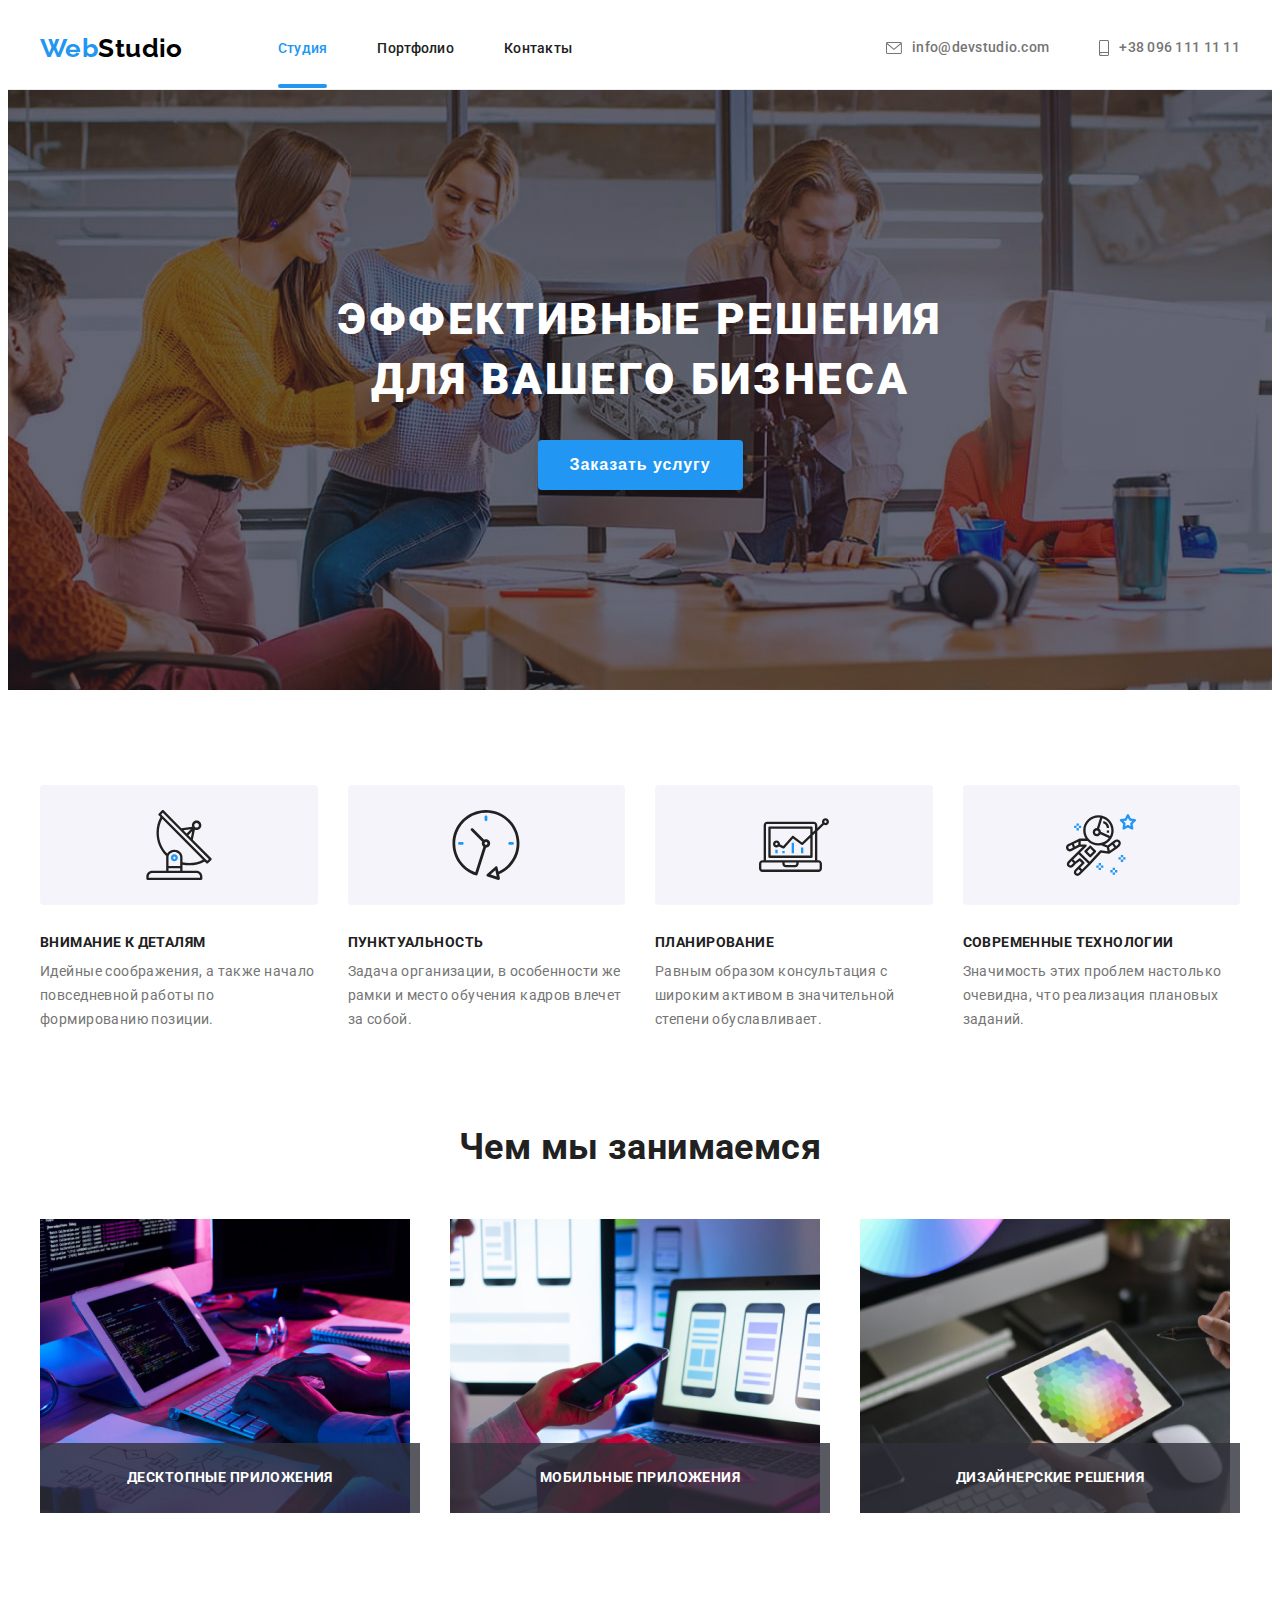
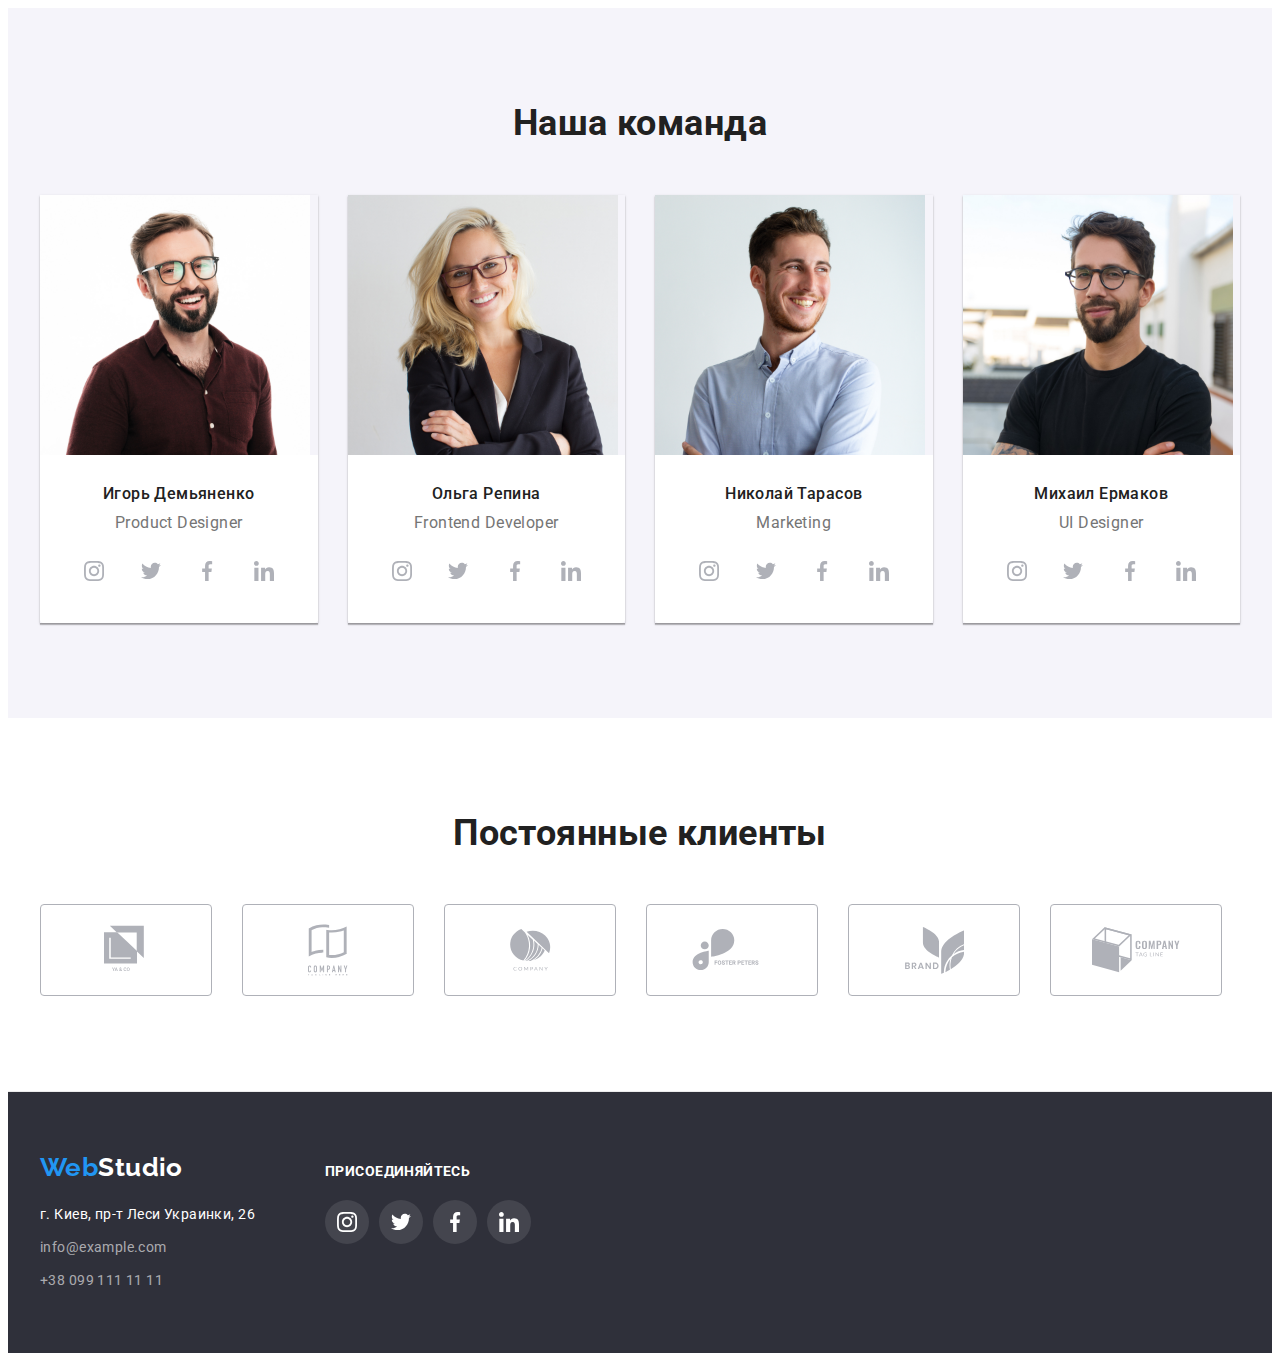
==== index.html @ 7eec14d7 "Initial commit" ====
<!DOCTYPE html>
<html lang="ru">

<head>

    <meta charset="UTF-8" />
    <meta http-equiv="X-UA-Compatible" content="IE=edge" />
    <meta name="viewport" content="width=device-width, initial-scale=1.0" />
    <title>Web Studio</title>
    <link rel="preconnect" href="https://fonts.gstatic.com" />
    <link
        href="https://fonts.googleapis.com/css2?family=Raleway:wght@700&family=Roboto:wght@400;500;700;900&display=swap"
        rel="stylesheet" />
    <link rel="stylesheet" href="https://cdnjs.cloudflare.com/ajax/libs/animate.css/4.1.1/animate.min.css" />
    <link rel="stylesheet" href="https://cdnjs.cloudflare.com/ajax/libs/modern-normalize/1.0.0/modern-normalize.css"
        integrity="sha512-Zx6MlUMKSVJoQ+83OwhdILe8cSEsCzfqThJd7J/VA2UrK6Ctj85p+xzqfyuNXE5B1k25uUdmJ2OzItbBy9GHAQ=="
        crossorigin="anonymous" />
    <link rel="stylesheet" href="./CSS/styles.css" />

</head>

<body class="body-book">

    <!--header-->
    <header class="header">

        <div class="container animate__slideInLeft">

            <nav class="header-nav">

                <a class="logo link" lang="en" href="./index.html">
                    <span class="web">Web</span>Studio
                </a>

                <ul class="nav-list list">
                    <li class="nav-head">
                        <a href="./index.html" class="nav-link link current">Студия</a>
                    </li>

                    <li class="nav-head">
                        <a href="./portfolio.html" class="nav-link link">Портфолио</a>
                    </li>

                    <li class="nav-head">
                        <a href="" class="nav-link link">Контакты</a>
                    </li>
                </ul>
            </nav>

            <ul class="mailcontact-list list">
                <li class="mailcontact-item">
                    <a href="mailto:info@devstudio.com" class="mailcontact-link link">
                        <svg class="mailcontact-icon" width="16" height="12">
                            <use href="./images/sprite.svg#icon-mail"></use>
                        </svg>
                        info@devstudio.com
                    </a>
                </li>
                <li class="mailcontact-item">
                    <a href="tel:+380991111111" class="mailcontact-link link">
                        <svg class="mailcontact-icon" width="10" height="16">
                            <use href="./images/sprite.svg#icon-phone"></use>
                        </svg>
                        +38 096 111 11 11
                    </a>
                </li>

            </ul>

        </div>

    </header>

    <!--main-->
    <main>

        <!--hero-->
        <section class="baner-hero">

            <div class="container">

                <h1 class="baner-name">Эффективные решения для вашего бизнеса</h1>
                <button type="button" class="baner-button" data-modal-open>
                    Заказать услугу
                </button>

            </div>

        </section>


        <!--skills-->
        <section class="skills-section section">

            <div class="container">

                <h2 class="hidden">Преимущества</h2>

                <ul class="skills-list list">

                    <li class="skills-number">
                        <div class="push-icon">
                            <svg class="advantages-icon" width="70" height="70">
                                <use href="./images/sprite.svg#icon-antenna"></use>
                            </svg>
                        </div>
                        <h3 class="skills-name">Внимание к деталям</h3>
                        <p class="skills-text">
                            Идейные соображения, а также начало повседневной работы по формированию
                            позиции.
                        </p>
                    </li>

                    <li class="skills-number">
                        <div class="push-icon">
                            <svg class="advantages-icon" width="70" height="70">
                                <use href="./images/sprite.svg#icon-clock"></use>
                            </svg>
                        </div>
                        <h3 class="skills-name">Пунктуальность</h3>
                        <p class="skills-text">
                            Задача организации, в особенности же рамки и место обучения кадров влечет
                            за собой.
                        </p>
                    </li>

                    <li class="skills-number">
                        <div class="push-icon">
                            <svg class="advantages-icon" width="70" height="70">
                                <use href="./images/sprite.svg#icon-diagram"></use>
                            </svg>
                        </div>
                        <h3 class="skills-name">Планирование</h3>
                        <p class="skills-text">
                            Равным образом консультация с широким активом в значительной степени
                            обуславливает.
                        </p>
                    </li>

                    <li class="skills-number">
                        <div class="push-icon">
                            <svg class="advantages-icon" width="70" height="70">
                                <use href="./images/sprite.svg#icon-astronaut"></use>
                            </svg>
                        </div>
                        <h3 class="skills-name">Современные технологии</h3>
                        <p class="skills-text">
                            Значимость этих проблем настолько очевидна, что реализация плановых
                            заданий.
                        </p>
                    </li>

                </ul>

            </div>


        </section>

        <!--about studio-->
        <section class="about-section section">

            <div class="container">

                <h2 class="about-title title">Чем мы занимаемся</h2>

                <ul class="about-img-list list">

                    <li class="about-img-li">
                        <div class="about-img-thumb">
                            <img class="about-img" src="./images/about-studio/box1.jpg" alt="Процес програмирования"
                                width="370">
                            <p class="about-img-description">Десктопные приложения</p>
                        </div>
                    </li>
                    <li class="about-img-li">
                        <div class="about-img-thumb">
                            <img class="about-img" src="./images/about-studio/box2.jpg" alt="Телефон в руке"
                                width="370">
                            <p class="about-img-description">Мобильные приложения</p>
                        </div>
                    </li>
                    <li class="about-img-li">
                        <div class="about-img-thumb">
                            <img class="about-img" src="./images/about-studio/box3.jpg"
                                alt="Пользование приложением на планшете" width="370">
                            <p class="about-img-description">Дизайнерские решения</p>
                        </div>
                    </li>

                </ul>

            </div>

        </section>

        <!--team-->
        <section class="team-section section">

            <div class="container">

                <h2 class="team-title title">Наша команда</h2>

                <ul class="team-list list">
                    <li class="team-number">
                        <img class="team-img" src="./images/team-studio/member.jpg" alt="Работник компании 1"
                            width="270">
                        <div class="team-number-container">
                            <h3 class="team-name">Игорь Демьяненко</h3>
                            <p class="team-about" lang="en">Product Designer</p>

                            <ul class="team-social-list list">
                                <li class="team-social-item">
                                    <a class="team-social-link" href="">
                                        <svg class="team-social-icon" width="20" height="20">
                                            <use href="./images/sprite.svg#icon-instagram"></use>
                                        </svg>
                                    </a>
                                </li>

                                <li class="team-social-item">
                                    <a class="team-social-link" href="">
                                        <svg class="team-social-icon" width="20" height="20">
                                            <use href="./images/sprite.svg#icon-twitter"></use>
                                        </svg>
                                    </a>
                                </li>

                                <li class="team-social-item">
                                    <a class="team-social-link" href="">
                                        <svg class="team-social-icon" width="20" height="20">
                                            <use href="./images/sprite.svg#icon-facebook"></use>
                                        </svg>
                                    </a>
                                </li>

                                <li class="team-social-item">
                                    <a class="team-social-link" href="">
                                        <svg class="team-social-icon" width="20" height="20">
                                            <use href="./images/sprite.svg#icon-linkedin"></use>
                                        </svg>
                                    </a>
                                </li>
                            </ul>
                        </div>
                    </li>
                    <li class="team-number">
                        <img class="team-img" src="./images/team-studio/member1.jpg" alt="Работник компании 2"
                            width="270">
                        <div class="team-number-container">
                            <h3 class="team-name">Ольга Репина</h3>
                            <p class="team-about" lang="en">Frontend Developer</p>
                            <ul class="team-social-list list">
                                <li class="team-social-item">
                                    <a class="team-social-link" href="">
                                        <svg class="team-social-icon" width="20" height="20">
                                            <use href="./images/sprite.svg#icon-instagram"></use>
                                        </svg>
                                    </a>
                                </li>

                                <li class="team-social-item">
                                    <a class="team-social-link" href="">
                                        <svg class="team-social-icon" width="20" height="20">
                                            <use href="./images/sprite.svg#icon-twitter"></use>
                                        </svg>
                                    </a>
                                </li>

                                <li class="team-social-item">
                                    <a class="team-social-link" href="">
                                        <svg class="team-social-icon" width="20" height="20">
                                            <use href="./images/sprite.svg#icon-facebook"></use>
                                        </svg>
                                    </a>
                                </li>

                                <li class="team-social-item">
                                    <a class="team-social-link" href="">
                                        <svg class="team-social-icon" width="20" height="20">
                                            <use href="./images/sprite.svg#icon-linkedin"></use>
                                        </svg>
                                    </a>
                                </li>
                            </ul>
                        </div>
                    </li>
                    <li class="team-number">
                        <img class="team-img" src="./images/team-studio/member2.jpg" alt="Работник компании 3"
                            width="270">
                        <div class="team-number-container">
                            <h3 class="team-name">Николай Тарасов</h3>
                            <p class="team-about" lang="en">Marketing</p>
                            <ul class="team-social-list list">
                                <li class="team-social-item">
                                    <a class="team-social-link" href="">
                                        <svg class="team-social-icon" width="20" height="20">
                                            <use href="./images/sprite.svg#icon-instagram"></use>
                                        </svg>
                                    </a>
                                </li>

                                <li class="team-social-item">
                                    <a class="team-social-link" href="">
                                        <svg class="team-social-icon" width="20" height="20">
                                            <use href="./images/sprite.svg#icon-twitter"></use>
                                        </svg>
                                    </a>
                                </li>

                                <li class="team-social-item">
                                    <a class="team-social-link" href="">
                                        <svg class="team-social-icon" width="20" height="20">
                                            <use href="./images/sprite.svg#icon-facebook"></use>
                                        </svg>
                                    </a>
                                </li>

                                <li class="team-social-item">
                                    <a class="team-social-link" href="">
                                        <svg class="team-social-icon" width="20" height="20">
                                            <use href="./images/sprite.svg#icon-linkedin"></use>
                                        </svg>
                                    </a>
                                </li>
                            </ul>
                        </div>
                    </li>
                    <li class="team-number">
                        <img class="team-img" src="./images/team-studio/member3.jpg" alt="Работник компании 4"
                            width="270">
                        <div class="team-number-container">
                            <h3 class="team-name">Михаил Ермаков</h3>
                            <p class="team-about" lang="en">UI Designer</p>
                            <ul class="team-social-list list">
                                <li class="team-social-item">
                                    <a class="team-social-link" href="">
                                        <svg class="team-social-icon" width="20" height="20">
                                            <use href="./images/sprite.svg#icon-instagram"></use>
                                        </svg>
                                    </a>
                                </li>

                                <li class="team-social-item">
                                    <a class="team-social-link" href="">
                                        <svg class="team-social-icon" width="20" height="20">
                                            <use href="./images/sprite.svg#icon-twitter"></use>
                                        </svg>
                                    </a>
                                </li>

                                <li class="team-social-item">
                                    <a class="team-social-link" href="">
                                        <svg class="team-social-icon" width="20" height="20">
                                            <use href="./images/sprite.svg#icon-facebook"></use>
                                        </svg>
                                    </a>
                                </li>

                                <li class="team-social-item">
                                    <a class="team-social-link" href="">
                                        <svg class="team-social-icon" width="20" height="20">
                                            <use href="./images/sprite.svg#icon-linkedin"></use>
                                        </svg>
                                    </a>
                                </li>
                            </ul>
                        </div>
                    </li>
                </ul>

            </div>

        </section>

        <!-- clients -->

        <section class="clients">
            <div class="container">
                <h2 class="clients-title title">Постоянные клиенты</h2>
                <ul class="clients-list list">
                    <li class="clients-item">
                        <a href="" class="clients-link link">
                            <svg class="clients-icon" width="44" height="50">
                                <use href="./images/sprite.svg#icon-first-clients"></use>
                            </svg>
                        </a>
                    </li>
                    <li class="clients-item">
                        <a href="" class="clients-link link">
                            <svg class="clients-icon" width="40" height="52">
                                <use href="./images/sprite.svg#icon-second-clients"></use>
                            </svg>
                        </a>
                    </li>
                    <li class="clients-item">
                        <a href="" class="clients-link link">
                            <svg class="clients-icon" width="41" height="42">
                                <use href="./images/sprite.svg#icon-third-clients"></use>
                            </svg>
                        </a>
                    </li>
                    <li class="clients-item">
                        <a href="" class="clients-link link">
                            <svg class="clients-icon" width="80" height="42">
                                <use href="./images/sprite.svg#icon-fourth-clients"></use>
                            </svg>
                        </a>
                    </li>
                    <li class="clients-item">
                        <a href="" class="clients-link link">
                            <svg class="clients-icon" width="59" height="47">
                                <use href="./images/sprite.svg#icon-fifth-clients"></use>
                            </svg>
                        </a>
                    </li>
                    <li class="clients-item">
                        <a href="" class="clients-link link">
                            <svg class="clients-icon" width="88" height="46">
                                <use href="./images/sprite.svg#icon-sixth-clients"></use>
                            </svg>
                        </a>
                    </li>
                </ul>
            </div>
        </section>

    </main>

    <!-- footer -->
    <footer class="footer">

        <div class="container">

            <div class="footer-address-container">

                <a href="" lang="en" class="footer-logo logo link">
                    <span class="web">Web</span>Studio
                </a>

                <address class="footer-address address">

                    <p class="footer-navi">г. Киев, пр-т Леси Украинки, 26</p>

                    <ul class="footer-contact-list list">

                        <li class="footer-contact-item">
                            <a class="footer-contact-link link" href="mailto:info@example.com">
                                info@example.com
                            </a>
                        </li>
                        <li class="footer-contact-item">
                            <a class="footer-contact-link link" href="tel:+380991111111">
                                +38 099 111 11 11
                            </a>
                        </li>

                    </ul>

                </address>

            </div>

            <div class="footer-social-container">
                <b class="footer-social-title">присоединяйтесь</b>
                <ul class="footer-social-list list">
                    <li class="footer-social-item">
                        <a class="footer-social-link" href="">
                            <svg class="footer-social-icon" width="20" height="20">
                                <use href="./images/sprite.svg#icon-instagram"></use>
                            </svg>
                        </a>
                    </li>

                    <li class="footer-social-item">
                        <a class="footer-social-link" href="">
                            <svg class="footer-social-icon" width="20" height="20">
                                <use href="./images/sprite.svg#icon-twitter"></use>
                            </svg>
                        </a>
                    </li>

                    <li class="footer-social-item">
                        <a class="footer-social-link" href="">
                            <svg class="footer-social-icon" width="20" height="20">
                                <use href="./images/sprite.svg#icon-facebook"></use>
                            </svg>
                        </a>
                    </li>

                    <li class="footer-social-item">
                        <a class="footer-social-link" href="">
                            <svg class="footer-social-icon" width="20" height="20">
                                <use href="./images/sprite.svg#icon-linkedin"></use>
                            </svg>
                        </a>
                    </li>
                </ul>
            </div>

        </div>

    </footer>

    <div class="backdrop is-hidden" data-modal>
        <div class="modal">
            <button class="modal-close" data-modal-close="">
                <svg class="modal-icon-close" width="18" height="18">
                    <use href="./images/sprite.svg#icon-close"></use>
                </svg>
            </button>
        </div>
    </div>

    <script src="./js/modal.js"></script>

</body>

</html>
---- CSS/styles.css ----
:root {
  --primary-text-color: #212121;
  --accent-color: #2196f3;
  --secondary-bg-color: #2f303a;
  --second-text-color: #757575;
  --primary-black-color: #000000;
  --primary-white-color: #ffffff;
  --button-hover-color: #188ce8;
  --team-bg-color: #f5f4fa;
  --header-footer-border: 1px solid #ececec;
  --footer-contact-color: rgba(255, 255, 255, 0.6);
  --logo-font-family: 'Raleway', sans-serif;
  --main-font-family: 'Roboto', sans-serif;
  --main-font-size: 14px;
  --main-letter-spacing: 0.03em;
  --container-padding: 95px;
  --primary-timing-function: cubic-bezier(0.4, 0, 0.2, 1);
}

body {
  background-color: var(--primary-white-color);
  color: var(--primary-text-color);
  font-family: var(--main-font-family);
  font-size: var(--main-font-size);
  letter-spacing: var(--main-letter-spacing);
}

/* components */

/* logo, links and components */

h1,
h2,
h3,
h4,
h5,
h6,
p {
  margin: 0;
}

ul,
ol {
  margin: 0;
  padding: 0;
}

img {
  display: block;
}

.list {
  list-style: none;
}

.link {
  text-decoration: none;
}

.container {
  width: 1200px;
  margin-left: auto;
  margin-right: auto;
  padding-left: 15px;
  padding-right: 15px;
}

.hidden {
  position: absolute !important;
  clip: rect(1px 1px 1px 1px); /* IE6, IE7 */
  clip: rect(1px, 1px, 1px, 1px);
  padding: 0 !important;
  border: 0 !important;
  height: 1px !important;
  width: 1px !important;
  overflow: hidden;
}

.logo {
  color: var(--primary-black-color);
  font-family: var(--logo-font-family);
  font-weight: 700;
  font-size: 26px;
  line-height: 1.19;
}

.web {
  color: var(--accent-color);
}

.title {
  margin-bottom: 50px;

  font-family: Roboto;
  font-weight: 700;
  font-size: 36px;
  line-height: 1.16;
  text-align: center;
}

.link.current {
  color: var(--accent-color);
}

.nav-link:hover,
.nav-link:focus {
  color: var(--accent-color);
}

.address {
  font-style: normal;
}

/* finish logo and */

/* nav */

.header {
  border-bottom: var(--header-footer-border);
  padding-top: 25px;
  padding-bottom: 25px;
}

.header > .container {
  display: flex;
}

.header-nav {
  display: flex;
  align-items: center;
}

.header-nav > .logo {
  margin-right: 95px;
}

.nav-list {
  display: flex;
}

.nav-head:not(:last-child),
.mailcontact-item:not(:last-child) {
  margin-right: 50px;
}

.nav-link {
  position: relative;
  padding-top: 32px;
  padding-bottom: 32px;

  color: var(--primary-text-color);
  font-weight: 500;
  font-size: 14px;
  line-height: 1.14;
  letter-spacing: 0.02em;

  transition: color 250ms var(--primary-timing-function);
}

.nav-link.current::after {
  position: absolute;
  left: 0;
  bottom: 0;
  content: "";
  display: block;
  width: 100%;
  height: 4px;
  border-radius: 2px;

  background: var(--accent-color);
}

.mailcontact-list {
  display: flex;
  align-items: center;
  margin-left: auto;
}

.mailcontact-link {
  display: flex;
  align-items: center;

  color: var(--second-text-color);
  font-weight: 500;
  font-size: 14px;
  line-height: 1.14;
  letter-spacing: 0.02em;

  transition: color 250ms var(--primary-timing-function);
}

.mailcontact-link:hover,
.mailcontact-link:focus {
  color: var(--accent-color);
}

.mailcontact-icon {
  margin-right: 10px;
  fill: currentColor;
}
/* finish nav */

/* hero */

.baner-hero {
  max-height: 1600px;
  margin-left: auto;
  margin-right: auto;
  padding-top: 200px;
  padding-bottom: 200px;
  background-color: var(--secondary-bg-color);
  background-image: linear-gradient(
      rgba(47, 48, 58, 0.4),
      rgba(47, 48, 58, 0.4)
    ),
    url('../images/hero-studio/hero.jpg');
  background-repeat: no-repeat;
  background-size: cover;
  background-position: center;

  text-align: center;
}

.baner-name {
  max-width: 700px;
  margin-left: auto;
  margin-right: auto;
  margin-bottom: 30px;

  color: var(--primary-white-color);
  font-weight: 900;
  font-size: 44px;
  line-height: 1.36;
  text-align: center;
  letter-spacing: 0.06em;
  text-transform: uppercase;
}

.baner-button {
  min-width: 200px;
  padding: 10px 32px;
  border: none;
  border-radius: 4px;

  background-color: var(--accent-color);
  box-shadow: 0px 4px 4px rgba(0, 0, 0, 0.15);

  color: var(--primary-white-color);
  font-weight: 700;
  font-size: 16px;
  line-height: 1.87;
  text-align: center;
  letter-spacing: 0.06em;

  transition: background-color 250ms var(--primary-timing-function);
  cursor: pointer;
}

.baner-button:hover,
.baner-button:focus {
  background-color: var(--button-hover-color);
  box-shadow: 0px 4px 4px rgba(0, 0, 0, 0.15);
}

/* hero finish */

/* skills */

.skills-section {
  padding-top: var(--container-padding);
  padding-bottom: var(--container-padding);
}

.skills-list {
  display: flex;
}

.skills-number {
  flex-basis: calc((100% - 90px) / 4);
}

.skills-number:not(:last-child) {
  margin-right: 30px;
}

.push-icon {
  display: flex;
  justify-content: center;
  align-items: center;
  margin-bottom: 30px;
  padding: 25px 100px;
  border-radius: 4px;
  background-color: var(--team-bg-color);
}

.skills-name {
  margin-bottom: 10px;

  font-weight: 700;
  font-size: var(--main-font-size);
  line-height: 1.14;
  text-transform: uppercase;
}

.skills-text {
  color: var(--second-text-color);
  font-weight: 400;
  font-size: 14px;
  line-height: 1.71;
}

/* finish skills */

/* about and team */

.about-section {
  padding-top: 0;
  padding-bottom: var(--container-padding);
}

.about-img-list {
  display: flex;
}

.about-img-li {
  flex-basis: calc((100% - 60px) / 3);
}

.about-img-li:not(:last-child) {
  margin-right: 30px;
}

.about-img-thumb {
  position: relative;
}

.about-img-description {
  position: absolute;
  left: 0;
  bottom: 0;
  width: 100%;
  padding-top: 27px;
  padding-bottom: 27px;
  background-color: rgba(47, 48, 58, 0.8);

  font-weight: 700;
  line-height: 1.14;
  text-align: center;
  letter-spacing: 0.03em;
  text-transform: uppercase;
  color: var(--primary-white-color);
}

/* finish about */

/* team */

.team-section {
  padding-top: var(--container-padding);
  padding-bottom: var(--container-padding);
  background-color: var(--team-bg-color);
}

.team-list {
  display: flex;
}

.team-number {
  flex-basis: calc((100% - 30px) / 4);

  box-shadow: 0px 1px 3px rgba(0, 0, 0, 0.12), 0px 1px 1px rgba(0, 0, 0, 0.14),
    0px 2px 1px rgba(0, 0, 0, 0.2);
}

.team-number:not(:last-child) {
  margin-right: 30px;
}

.team-number-container {
  padding: 30px 32px;
  border-radius: 0px 0px 4px 4px;
  background-color: #ffffff;
}

.team-name {
  margin-bottom: 10px;

  font-weight: 500;
  font-size: 16px;
  line-height: 1.18;
  text-align: center;
}

.team-about {
  margin-bottom: 16px;

  color: var(--second-text-color);
  font-size: 16px;
  line-height: 1.18;
  text-align: center;
}

.team-social-list {
  display: flex;
  justify-content: space-between;
}

.team-social-link {
  display: flex;
  justify-content: center;
  align-items: center;
  width: 44px;
  height: 44px;
  border-radius: 50%;

  color: #afb1b8;

    transition: color 250ms var(--primary-timing-function),
    background-color 250ms var(--primary-timing-function);
}

.team-social-link:hover,
.team-social-link:focus {
  background-color: var(--accent-color);
  color: var(--primary-white-color);
}

.team-social-icon {
  fill: currentColor;
}

/* finish about and team */

/* clients */

.clients {
  padding-top: var(--container-padding);
  padding-bottom: var(--container-padding);
}

.clients-list {
  display: flex;
  flex-wrap: wrap;
  margin-top: -30px;
  margin-left: -30px;
}

.clients-item {
  display: flex;
}

.clients-link {
  display: flex;
  justify-content: center;
  align-items: center;
  height: 90px;
  width: 170px;
  margin-top: 30px;
  margin-left: 30px;
  border: 1px solid #afb1b8;
  border-radius: 4px;
 
  color: #afb1b8;

  transition: color 250ms var(--primary-timing-function),
    border-color 250ms var(--primary-timing-function);
}

.clients-link:hover,
.clients-link:focus {
  border-color: var(--accent-color);
  color: var(--accent-color);
}

.clients-icon {
  fill: currentColor;
}

/* finish clients */

/* footer */
.footer {
  padding-top: 60px;
  padding-bottom: 60px;
  border-top: var(--header-footer-border);
  background-color: var(--secondary-bg-color);
}

.footer > .container {
  display: flex;
  align-items: baseline;
}

.footer-address-container {
  margin-right: 70px;
}

.footer-logo {
  display: inline-block;
  margin-bottom: 20px;

  color: var(--primary-white-color);
}

.footer-navi {
  margin-bottom: 9px;

  color: var(--primary-white-color);
  font-size: 14px;
  line-height: 1.71;
}

.footer-contact-item:not(:last-child) {
  margin-bottom: 9px;
}

.footer-contact-link {
  color: var(--footer-contact-color);
  font-size: 14px;
  line-height: 1.71;
}

.footer-social-list {
  display: flex;
}

.footer-social-item:not(:last-child) {
  margin-right: 10px;
}

.footer-social-title {
  display: block;
  margin-bottom: 20px;

  font-weight: 700;
  font-size: 14px;
  line-height: 1.14;
  letter-spacing: 0.03em;
  text-transform: uppercase;
  color: var(--primary-white-color);
}

.footer-social-link {
  display: flex;
  justify-content: center;
  align-items: center;
  width: 44px;
  height: 44px;
  border-radius: 50%;
  background-color: rgba(255, 255, 255, 0.1);

  color: var(--primary-white-color);

  transition: background-color 250ms var(--primary-timing-function);
}

.footer-social-link:hover,
.footer-social-link:focus {
  background-color: var(--accent-color);
}

.footer-social-icon {
  fill: currentColor;
}
/* finish footer */

/* portfolio */

.portfolio-section {
  padding-top: var(--container-padding);
  padding-bottom: var(--container-padding);
}

.project-list {
  display: flex;
  justify-content: center;
  margin-bottom: 50px;
}

.button-item:not(:last-child) {
  margin-right: 8px;
}

.project-button {
  padding: 6px 22px;
  border: none;
  border-radius: 4px;

  background-color: var(--team-bg-color);
  font-weight: 500;
  font-size: 16px;
  line-height: 1.62;
  letter-spacing: var(--main-letter-spacing);
  text-align: center;

  cursor: pointer;
    transition: color 250ms var(--primary-timing-function),
    background-color 250ms var(--primary-timing-function),
    box-shadow 250ms var(--primary-timing-function);
}

.project-button.current {
  background-color: var(--accent-color);
  color: var(--primary-white-color);

  box-shadow: 0px 3px 1px rgba(0, 0, 0, 0.1), 0px 1px 2px rgba(0, 0, 0, 0.08),
    0px 2px 2px rgba(0, 0, 0, 0.12);
}

.project-button:hover,
.project-button:focus {
  background-color: var(--accent-color);
  color: var(--primary-white-color);

  box-shadow: 0px 3px 1px rgba(0, 0, 0, 0.1), 0px 1px 2px rgba(0, 0, 0, 0.08),
    0px 2px 2px rgba(0, 0, 0, 0.12);
}

.project-list {
  display: flex;
  flex-wrap: wrap;
  margin-left: -30px;
  margin-top: -30px;
}

.project {
  flex-basis: calc((100% - 90px) / 3);
  margin-left: 30px;
  margin-top: 30px;
}

.project-img-thumb {
  position: relative;
  overflow: hidden;
}

.project-overlay {
  position: absolute;
  top: 0;
  left: 0;
  width: 100%;
  height: 100%;
  padding: 63px 24px;
  background-color: rgba(33, 150, 243, 0.9);

  font-size: 18px;
  line-height: 1.56;
  letter-spacing: 0.03em;
  color: var(--primary-white-color);

  transform: translateY(100%);
  transition: transform 250ms var(--primary-timing-function);
}

.project-container {
  padding: 20px 24px;
  border: 1px solid #eeeeee;
  border-top: none;
}

.project-link {
  display: block;
  text-decoration: none;
  color: var(--primary-text-color);

  transition: box-shadow 250ms var(--primary-timing-function);
}

.project-link:hover,
.project-link:focus {
  box-shadow: 0px 1px 1px rgba(0, 0, 0, 0.12), 0px 4px 4px rgba(0, 0, 0, 0.06),
    1px 4px 6px rgba(0, 0, 0, 0.16);
}

.project-link:hover .project-overlay,
.project-link:focus .project-overlay {
  transform: translateY(0);
}

.project-title {
  margin-bottom: 4px;

  font-weight: 700;
  font-size: 18px;
  line-height: 2;
  letter-spacing: 0.06em;
}

.project-tipe {
  font-size: 16px;
  line-height: 1.87;
  color: var(--second-text-color);
}
/* finish portfolio */

/* background */

.backdrop {
  position: fixed;
  left: 0;
  top: 0;
  height: 100vh;
  width: 100vw;
  background-color: rgba(0, 0, 0, 0.2);

  opacity: 1;
  transition: opacity 250ms var(--primary-timing-function);
}

.backdrop.is-hidden {
  opacity: 0;
  visibility: hidden;
  pointer-events: none;
}

.modal {
  position: absolute;
  top: 50%;
  left: 50%;
  width: 528px;
  height: 582px;
  background-color: var(--primary-white-color);
  box-shadow: 0px 1px 3px rgba(0, 0, 0, 0.12), 0px 1px 1px rgba(0, 0, 0, 0.14),
    0px 2px 1px rgba(0, 0, 0, 0.2);
  border-radius: 4px;

  transform: translate(-50%, -50%) scale(1);
  transition: transform 250ms var(--primary-timing-function);
}

.backdrop.is-hidden .modal {
  transform: scale(1.1);
}

.modal-close {
  position: absolute;
  top: 8px;
  right: 8px;
  width: 30px;
  height: 30px;
  display: flex;
  justify-content: center;
  align-items: center;
  background-color: var(--primary-white-color);
  border: 1px solid rgba(0, 0, 0, 0.1);
  border-radius: 50%;

  cursor: pointer;
}

/* finish background */

.animate__slideInLeft {
  animation-name: slideInLeft;
  animation-duration: 2000ms;
}
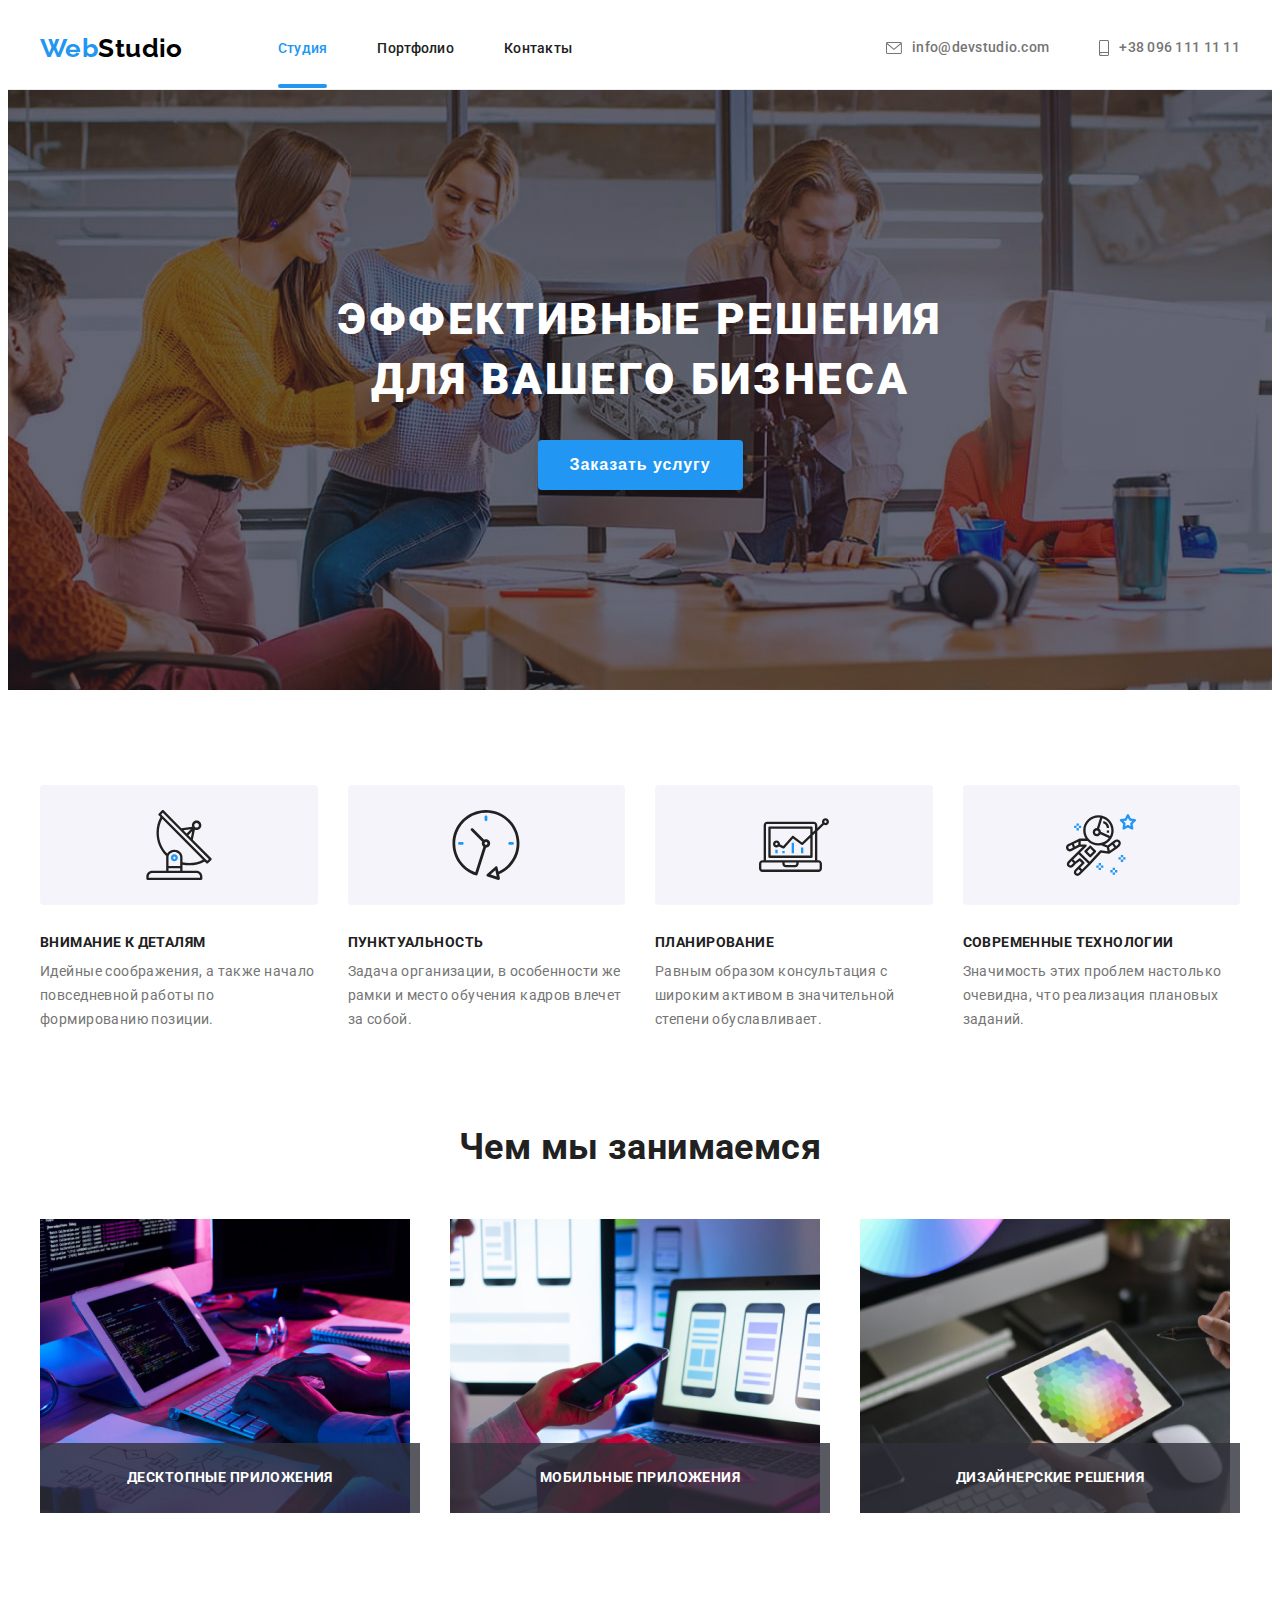
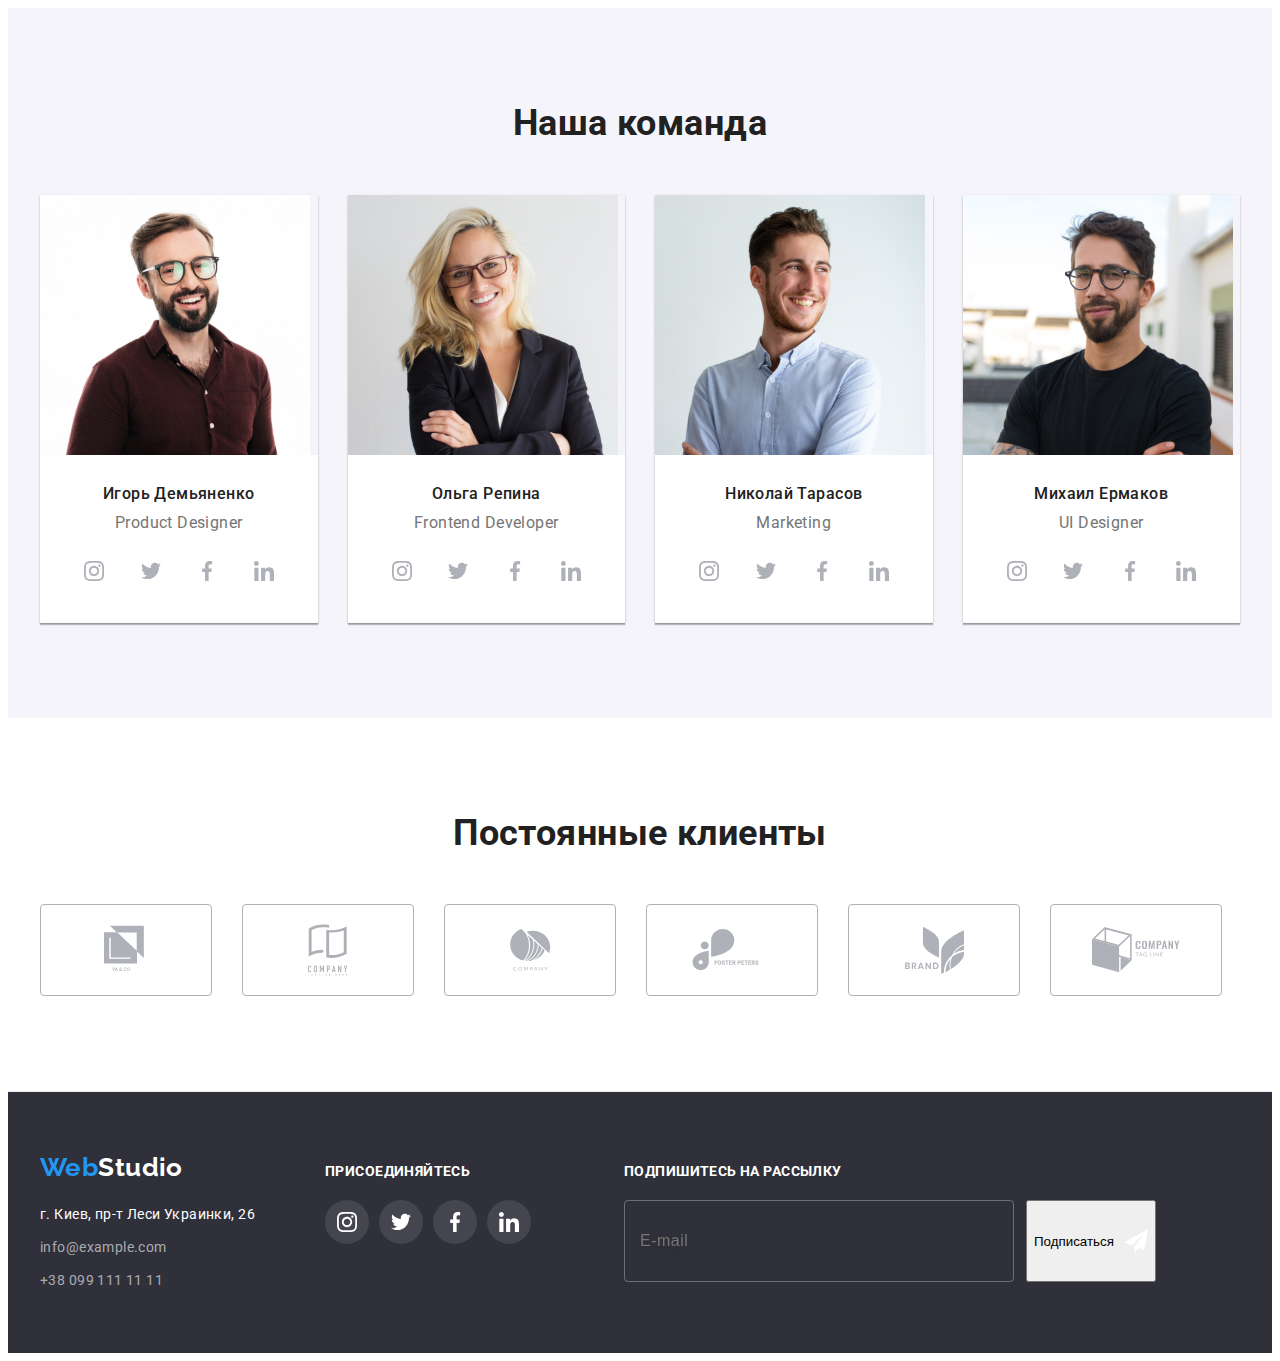
==== commit 63cb98cc: "finish 6" ====
--- a/index.html
+++ b/index.html
@@ -498,22 +498,80 @@
                 </ul>
             </div>
 
+            <div class="footer-form-container">
+                <form action="#" class="footer-form">
+                    <b class="footer-form-title">Подпишитесь на рассылку</b>
+                    <div class="footer-form-sub-container">
+                        <label class="footer-form-field">
+                            <input type="email" name="user-email" class="footer-form-input" placeholder="E-mail"
+                                required />
+                        </label>
+                        <button class="footer-form-btn modal-button">Подписаться</button>
+                    </div>
+                </form>
+            </div>
         </div>
 
     </footer>
 
     <div class="backdrop is-hidden" data-modal>
         <div class="modal">
-            <button class="modal-close" data-modal-close="">
+            <button class="modal-close" data-modal-close>
                 <svg class="modal-icon-close" width="18" height="18">
                     <use href="./images/sprite.svg#icon-close"></use>
                 </svg>
             </button>
+
+            <form class="modal-form">
+                <b class="form-title">Оставьте свои данные, мы вам перезвоним</b>
+
+                <label class="form-field">
+                    <span class="form-label">Имя</span>
+                    <span class="form-input-wrapper">
+                        <input type="text" name="user-name" class="form-input" required />
+                        <svg class="form-input-icon" width="18" height="18">
+                            <use href="./images/sprite.svg#icon-form-person"></use>
+                        </svg>
+                    </span>
+                </label>
+
+                <label class="form-field">
+                    <span class="form-label">Телефон</span>
+                    <span class="form-input-wrapper">
+                        <input type="tel" name="user-tel" class="form-input" required />
+                        <svg class="form-input-icon" width="18" height="18">
+                            <use href="./images/sprite.svg#icon-form-phone"></use>
+                        </svg>
+                    </span>
+                </label>
+
+                <label class="form-field">
+                    <span class="form-label">Почта</span>
+                    <span class="form-input-wrapper">
+                        <input type="email" name="user-email" class="form-input" required />
+                        <svg class="form-input-icon" width="18" height="18">
+                            <use href="./images/sprite.svg#icon-form-email"></use>
+                        </svg>
+                    </span>
+                </label>
+
+                <label class="form-field-comment">
+                    <span class="form-label">Комментарий</span>
+                    <textarea name="user-comment" placeholder="Введите текст" class="form-comment"></textarea>
+                </label>
+
+                <input type="checkbox" id="user-agree" name="user-agree" class="form-checkbox visually-hidden" />
+                <label for="user-agree" class="form-checkbox-label">
+                    Соглашаюсь с рассылкой и принимаю&nbsp;
+                    <a href="" class="condition-link">Условия договора</a>
+                </label>
+
+                <button type="submit" class="form-btn modal-button">Отправить</button>
+            </form>
         </div>
     </div>
 
     <script src="./js/modal.js"></script>
-
 </body>
 
 </html>--- a/CSS/styles.css
+++ b/CSS/styles.css
@@ -17,6 +17,30 @@
   --primary-timing-function: cubic-bezier(0.4, 0, 0.2, 1);
 }
 
+@keyframes amazingSend {
+  0% {
+    transform: rotate(0deg);
+  }
+  10% {
+    transform: rotate(-45deg);
+  }
+  25% {
+    transform: translate(0, -80px);
+  }
+  50% {
+    transform: translate(190px, 60px);
+  }
+  65% {
+    transform: translate(0, 60px);
+  }
+  70% {
+    transform: rotate(-45deg);
+  }
+  100% {
+    transform: translate(0, 0);
+  }
+}
+
 body {
   background-color: var(--primary-white-color);
   color: var(--primary-text-color);
@@ -161,7 +185,7 @@
   position: absolute;
   left: 0;
   bottom: 0;
-  content: "";
+  content: '';
   display: block;
   width: 100%;
   height: 4px;
@@ -182,7 +206,6 @@
 
   color: var(--second-text-color);
   font-weight: 500;
-  font-size: 14px;
   line-height: 1.14;
   letter-spacing: 0.02em;
 
@@ -305,7 +328,6 @@
 .skills-text {
   color: var(--second-text-color);
   font-weight: 400;
-  font-size: 14px;
   line-height: 1.71;
 }
 
@@ -415,7 +437,7 @@
 
   color: #afb1b8;
 
-    transition: color 250ms var(--primary-timing-function),
+  transition: color 250ms var(--primary-timing-function),
     background-color 250ms var(--primary-timing-function);
 }
 
@@ -459,7 +481,7 @@
   margin-left: 30px;
   border: 1px solid #afb1b8;
   border-radius: 4px;
- 
+
   color: #afb1b8;
 
   transition: color 250ms var(--primary-timing-function),
@@ -506,7 +528,6 @@
   margin-bottom: 9px;
 
   color: var(--primary-white-color);
-  font-size: 14px;
   line-height: 1.71;
 }
 
@@ -516,8 +537,11 @@
 
 .footer-contact-link {
   color: var(--footer-contact-color);
-  font-size: 14px;
   line-height: 1.71;
+}
+
+.footer-social-container {
+  margin-right: 93px;
 }
 
 .footer-social-list {
@@ -533,7 +557,6 @@
   margin-bottom: 20px;
 
   font-weight: 700;
-  font-size: 14px;
   line-height: 1.14;
   letter-spacing: 0.03em;
   text-transform: uppercase;
@@ -562,6 +585,61 @@
 .footer-social-icon {
   fill: currentColor;
 }
+
+.footer-form-title {
+  font-weight: 700;
+  line-height: 1.14;
+  letter-spacing: 0.03em;
+  text-transform: uppercase;
+  color: var(--primary-white-color);
+}
+
+.footer-form-sub-container {
+  display: flex;
+  margin-top: 20px;
+}
+
+.footer-form-input {
+  height: 50px;
+  min-width: 358px;
+  margin-right: 12px;
+  padding: 15px;
+  background-color: transparent;
+  border: 1px solid rgba(255, 255, 255, 0.3);
+  border-radius: 4px;
+  filter: drop-shadow(0px 4px 4px rgba(0, 0, 0, 0.15));
+
+  font-size: 16px;
+  line-height: 1.25;
+  letter-spacing: 0.03em;
+  color: rgba(255, 255, 255, 0.6);
+}
+
+.footer-form-input:focus {
+  outline: none;
+  border-color: var(--accent-color);
+}
+
+.footer-form-btn {
+  display: flex;
+  align-items: center;
+  overflow: hidden;
+}
+
+.footer-form-btn:hover.footer-form-btn::after,
+.footer-form-btn:focus.footer-form-btn::after {
+  animation: amazingSend 1500ms linear;
+}
+
+.footer-form-btn::after {
+  content: '';
+  display: inline-flex;
+  width: 24px;
+  height: 24px;
+  margin-left: 10px;
+  background-image: url('../images/footer/btn-send.svg');
+  background-size: contain;
+}
 /* finish footer */
 
 /* portfolio */
@@ -594,7 +672,7 @@
   text-align: center;
 
   cursor: pointer;
-    transition: color 250ms var(--primary-timing-function),
+  transition: color 250ms var(--primary-timing-function),
     background-color 250ms var(--primary-timing-function),
     box-shadow 250ms var(--primary-timing-function);
 }
@@ -729,7 +807,7 @@
 }
 
 .backdrop.is-hidden .modal {
-  transform: scale(1.1);
+  transform: translate(-50%, -50%) scale(1.1);
 }
 
 .modal-close {
@@ -748,9 +826,155 @@
   cursor: pointer;
 }
 
+.modal-icon-close {
+  fill: currentColor;
+}
+
+.modal-close:hover .modal-icon-close,
+.modal-close:focus .modal-icon-close {
+  color: var(--accent-color);
+}
+
+.modal-form {
+  padding: 40px;
+}
+
+.form-title {
+  display: block;
+  margin-bottom: 12px;
+
+  font-weight: 700;
+  font-size: 20px;
+  line-height: 1.15;
+  text-align: center;
+  letter-spacing: 0.03em;
+  color: var(--primary-text-color);
+}
+
+.form-field {
+  display: block;
+  margin-bottom: 10px;
+}
+
+.form-label {
+  font-size: 12px;
+  line-height: 1.16;
+  letter-spacing: 0.01em;
+  color: var(--second-text-color);
+}
+
+.form-input-wrapper {
+  position: relative;
+}
+
+.form-input {
+  width: 100%;
+  height: 40px;
+  margin-top: 4px;
+  padding-left: 42px;
+  border: 1px solid rgba(33, 33, 33, 0.2);
+  border-radius: 4px;
+
+  transition: border-color 250ms var(--primary-timing-function);
+}
+
+.form-input-icon {
+  position: absolute;
+  top: 50%;
+  left: 12px;
+
+  fill: currentColor;
+  transform: translateY(-50%);
+  transition: color 250ms var(--primary-timing-function);
+}
+
+.form-input:focus,
+.form-input:focus + .form-input-icon {
+  outline: none;
+  border-color: var(--accent-color);
+  color: var(--accent-color);
+}
+
+.form-field-comment {
+  display: block;
+  margin-bottom: 20px;
+}
+
+.form-comment {
+  width: 100%;
+  height: 120px;
+  margin-top: 4px;
+  padding: 12px 16px;
+  border: 1px solid rgba(33, 33, 33, 0.2);
+  border-radius: 4px;
+
+  resize: none;
+  transition: border-color 250ms var(--primary-timing-function);
+}
+
+.form-comment::placeholder {
+  font-size: 12px;
+  line-height: 1.16;
+  letter-spacing: 0.01em;
+  color: rgba(117, 117, 117, 0.5);
+}
+
+.form-comment:focus {
+  outline: none;
+  border-color: var(--accent-color);
+}
+
+.form-checkbox-label::before {
+  content: '';
+  display: inline-block;
+
+  width: 16px;
+  height: 16px;
+  margin-right: 7px;
+  border: 2px solid var(--primary-text-color);
+  border-radius: 2px;
+  background-color: transparent;
+
+  transition: border-color 250ms var(--primary-timing-function),
+    background-color 250ms var(--primary-timing-function);
+}
+
+.form-checkbox:checked + .form-checkbox-label::before {
+  border-color: var(--accent-color);
+  background-color: var(--accent-color);
+  background-image: url('../images/modal-form/icon-form-check.svg');
+  background-size: contain;
+  background-origin: border-box;
+}
+
+.form-checkbox:focus + .form-checkbox-label::before {
+  outline: 2px solid var(--accent-color);
+}
+
+.form-checkbox-label {
+  display: flex;
+  align-items: center;
+  margin-bottom: 30px;
+
+  font-size: 14px;
+  line-height: 1.71;
+  letter-spacing: 0.03em;
+  color: var(--second-text-color);
+}
+
+.condition-link {
+  color: var(--accent-color);
+}
+
+.form-btn {
+  display: block;
+  margin-left: auto;
+  margin-right: auto;
+}
+
 /* finish background */
 
 .animate__slideInLeft {
   animation-name: slideInLeft;
   animation-duration: 2000ms;
-}+}
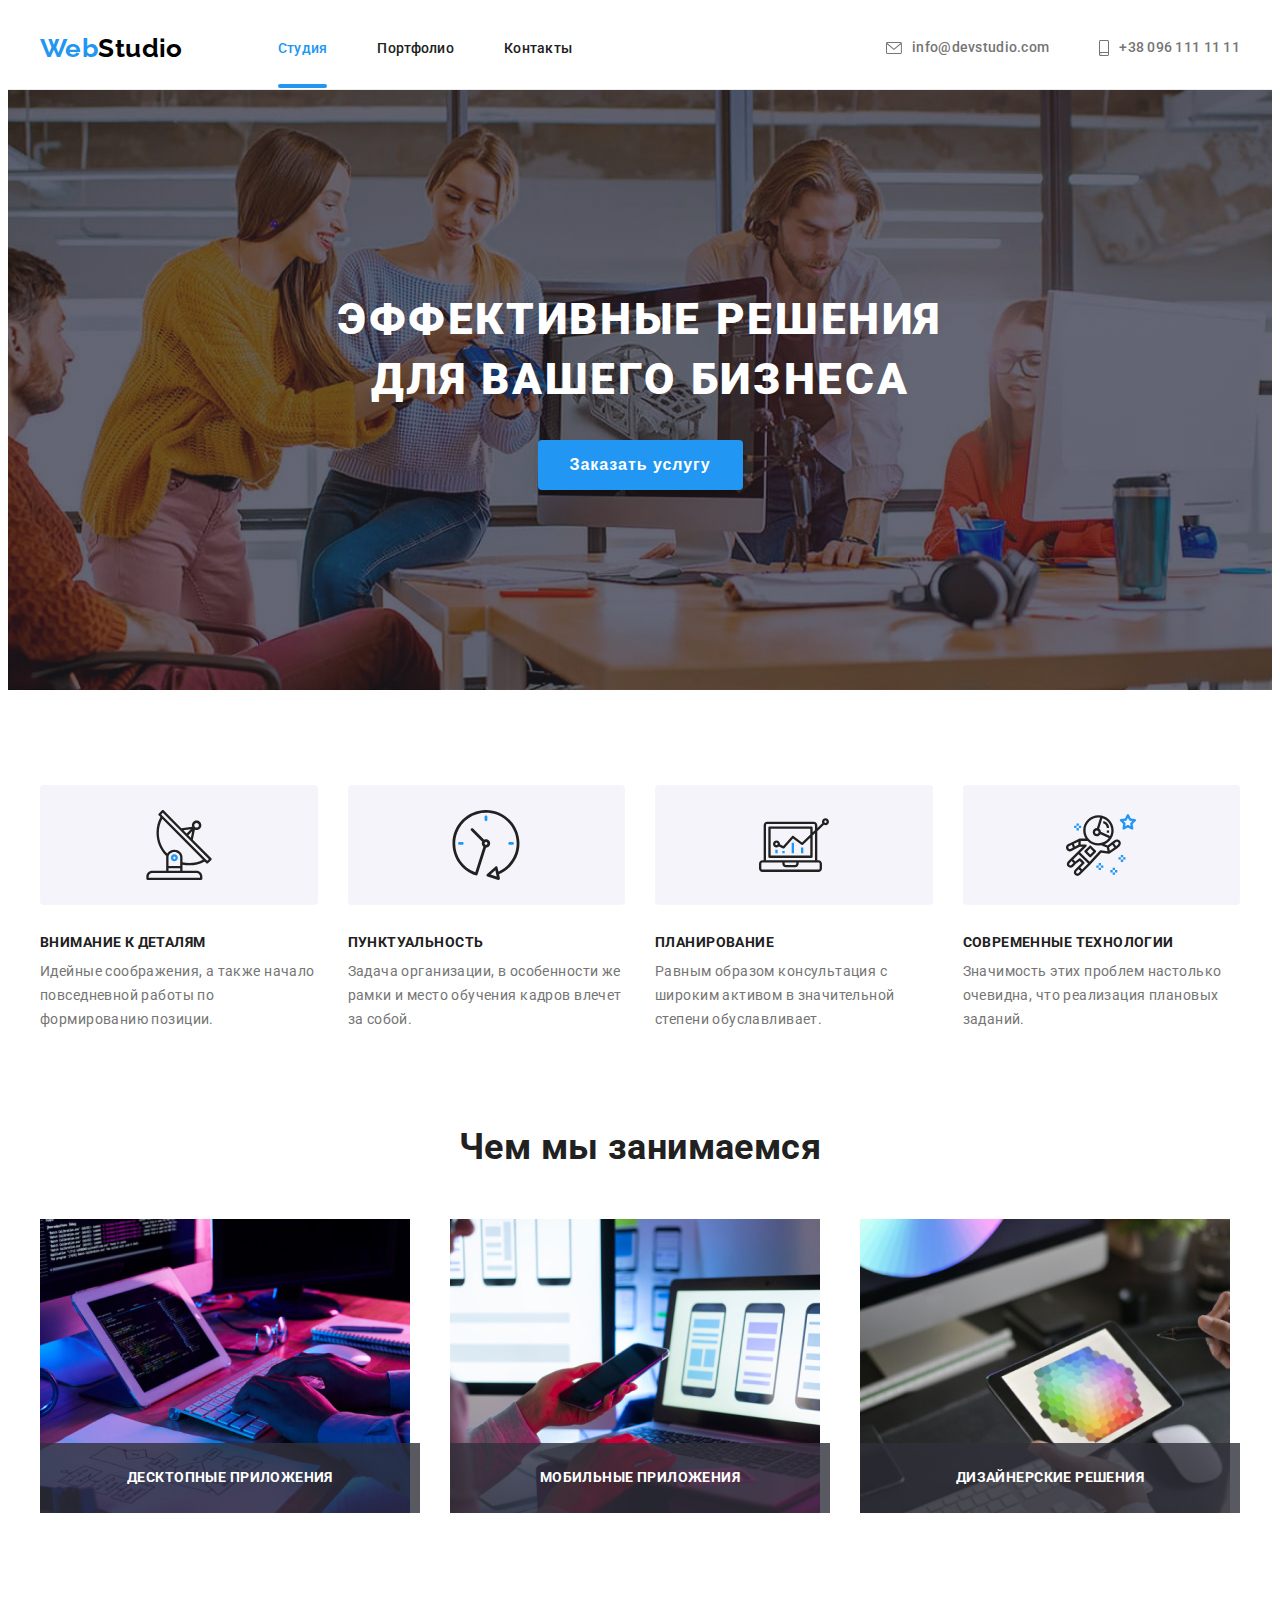
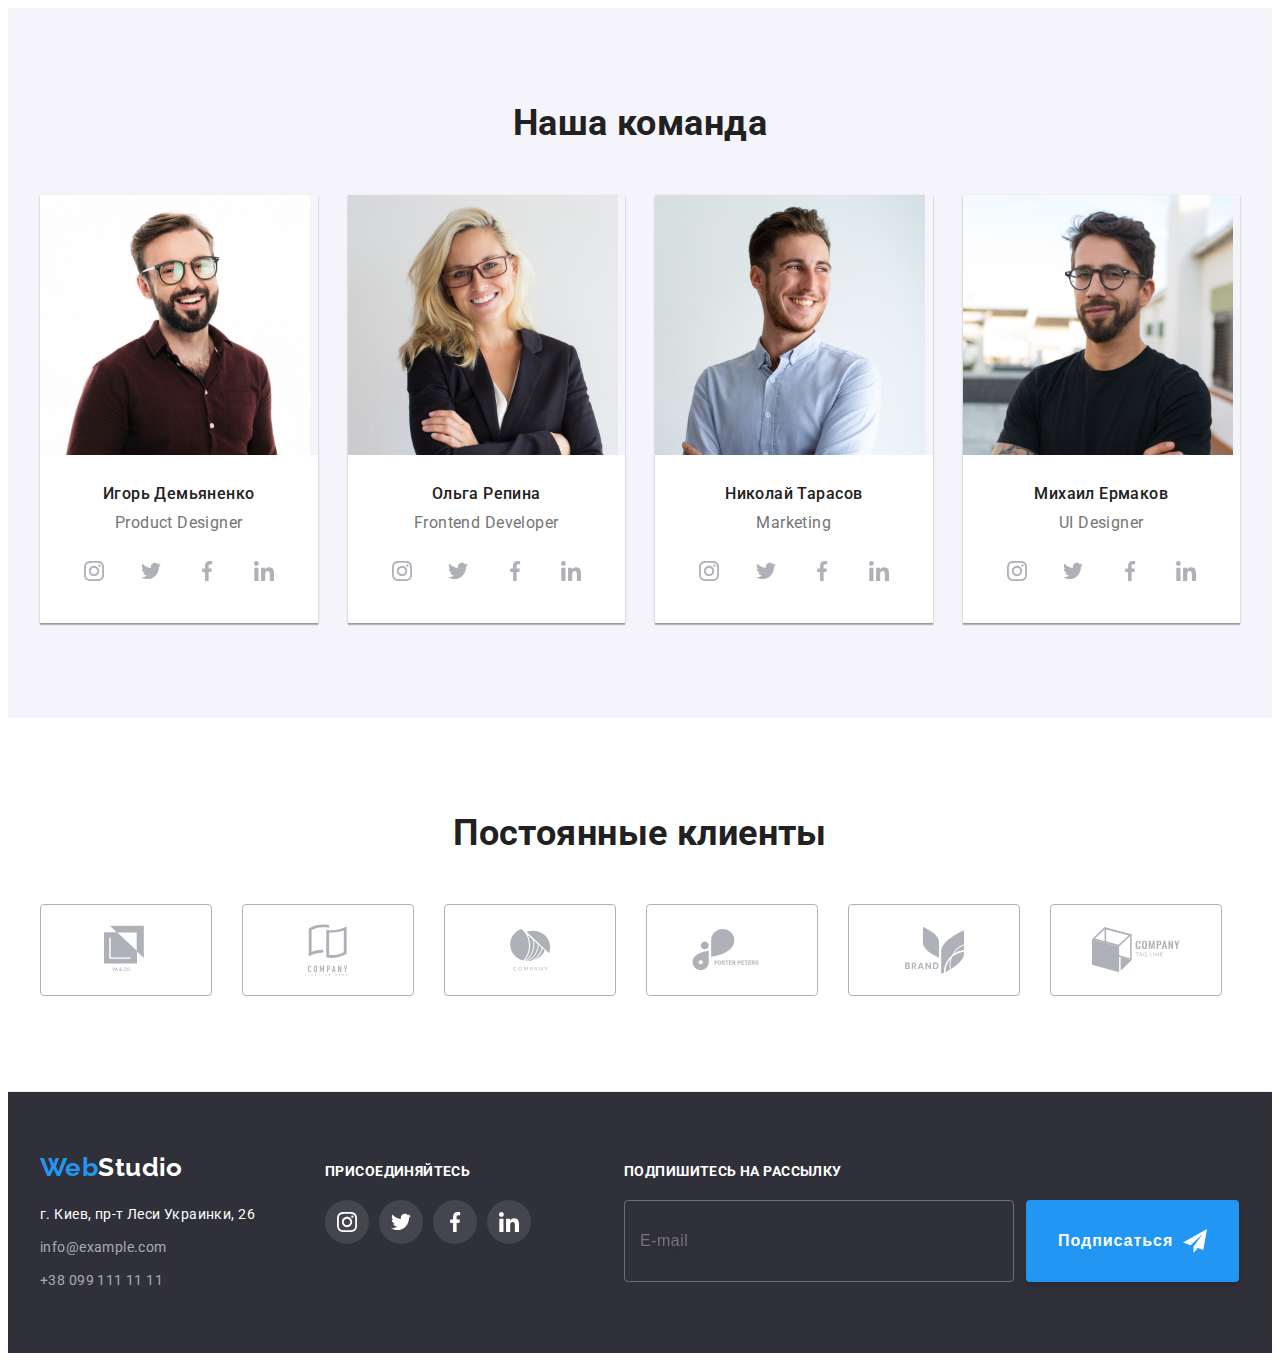
==== commit d861a676: "6" ====
--- a/index.html
+++ b/index.html
@@ -506,7 +506,7 @@
                             <input type="email" name="user-email" class="footer-form-input" placeholder="E-mail"
                                 required />
                         </label>
-                        <button class="footer-form-btn modal-button">Подписаться</button>
+                        <button class="footer-form-btn baner-button">Подписаться</button>
                     </div>
                 </form>
             </div>
@@ -566,7 +566,7 @@
                     <a href="" class="condition-link">Условия договора</a>
                 </label>
 
-                <button type="submit" class="form-btn modal-button">Отправить</button>
+                <button type="submit" class="form-btn baner-button">Отправить</button>
             </form>
         </div>
     </div>
